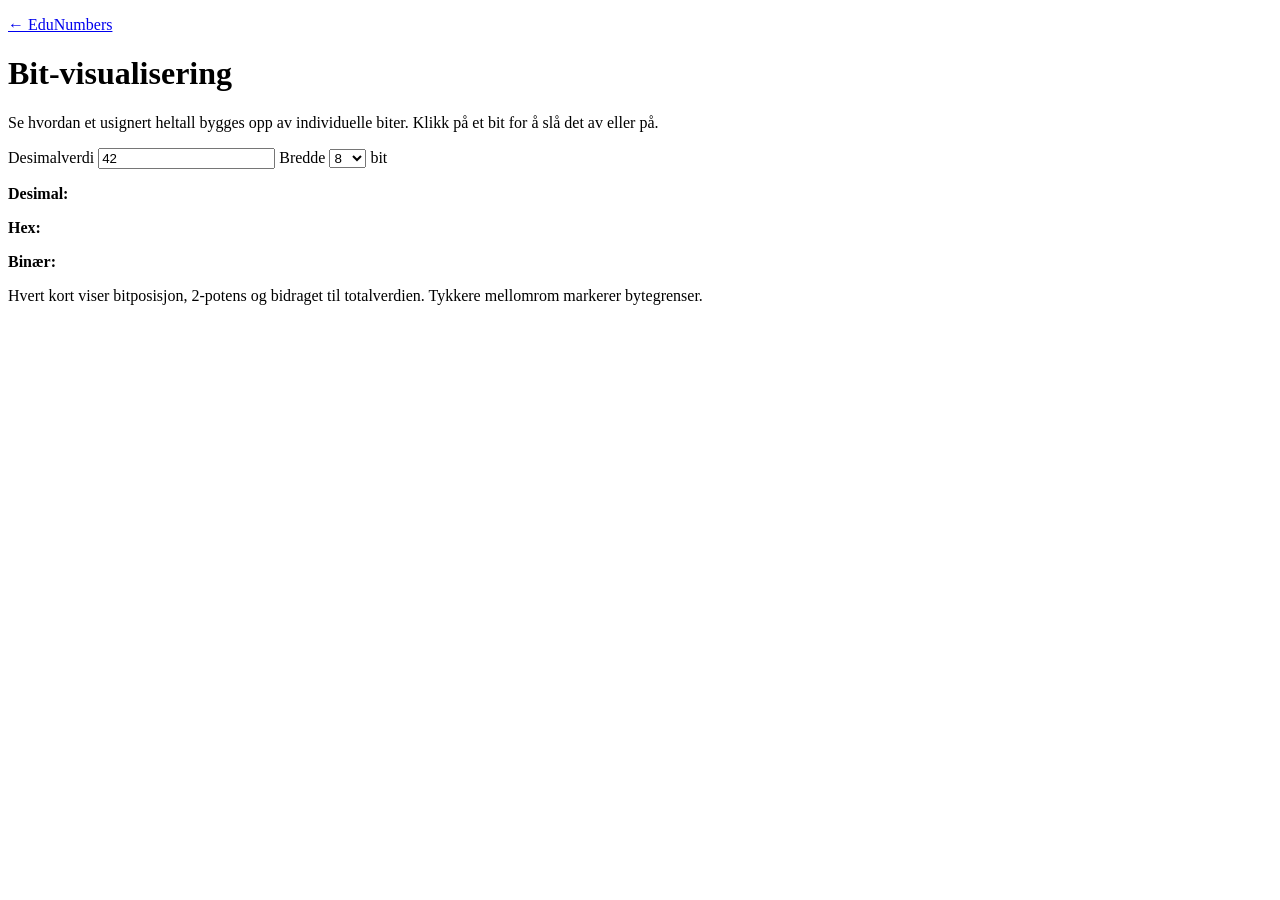
==== interactive/bit-visualizer/index.html @ 004d6974 "M18: add interactive bit visualizer" ====
<!doctype html>
<html lang="no">
<head>
<meta charset="utf-8"><meta name="viewport" content="width=device-width,initial-scale=1">
<title>EduNumbers – Bit-visualisering</title><link rel="stylesheet" href="style.css">
</head>
<body><main>
<p><a href="../../no/">← EduNumbers</a></p>
<h1>Bit-visualisering</h1>
<p>Se hvordan et usignert heltall bygges opp av individuelle biter. Klikk på et bit for å slå det av eller på.</p>
<section class="controls">
<label>Desimalverdi <input id="value" value="42" inputmode="numeric"></label>
<label>Bredde <select id="width"><option>8</option><option>16</option><option>32</option></select> bit</label>
<p id="error" role="alert" aria-live="polite"></p>
</section>
<section aria-label="Representasjoner" class="summary">
<p><strong>Desimal:</strong> <code id="decimal"></code></p>
<p><strong>Hex:</strong> <code id="hex"></code></p>
<p><strong>Binær:</strong> <code id="binary"></code></p>
</section>
<div id="bits" class="bits" aria-label="Bits"></div>
<p class="hint">Hvert kort viser bitposisjon, 2-potens og bidraget til totalverdien. Tykkere mellomrom markerer bytegrenser.</p>
</main><script src="bits.js"></script></body></html>
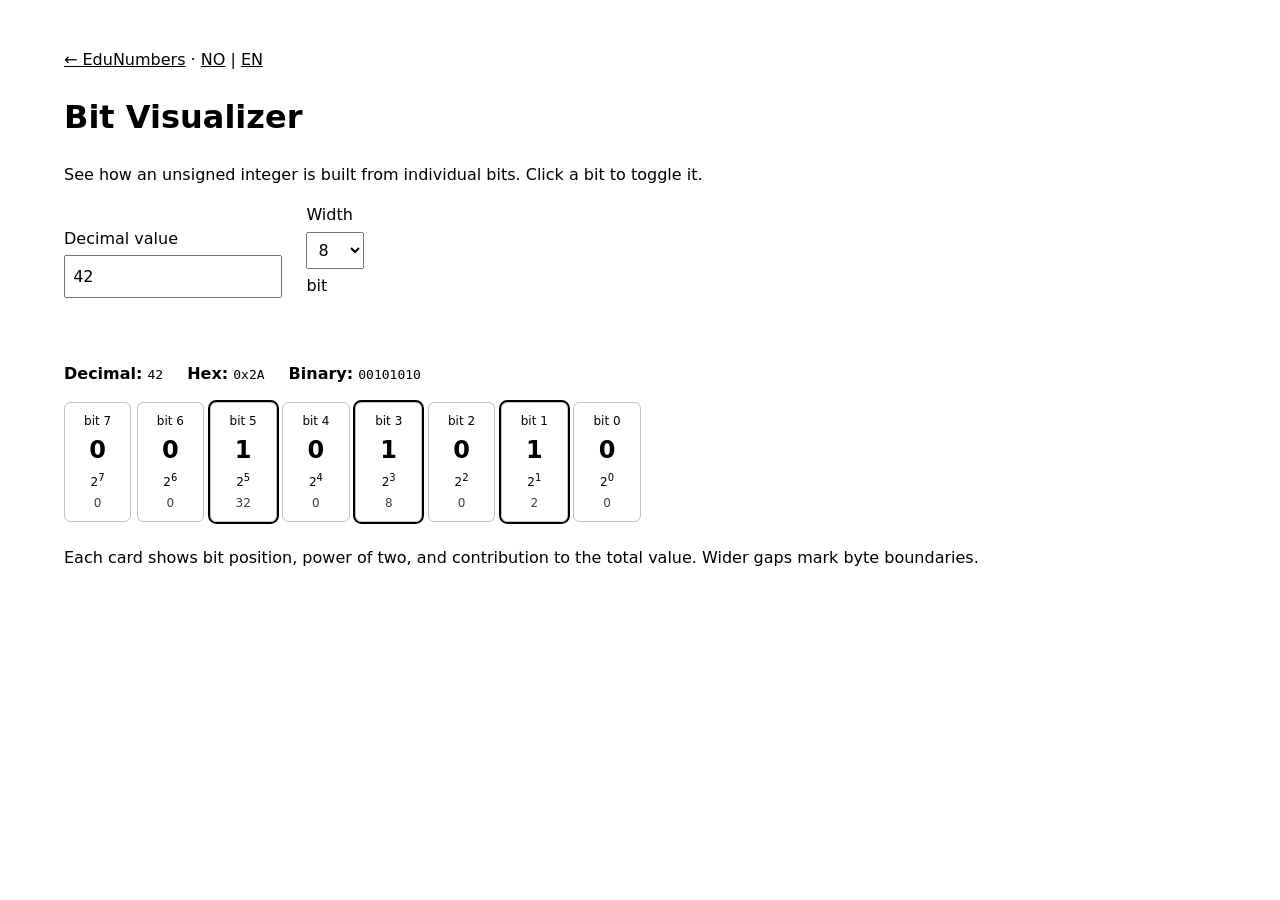
==== commit 3b1e474c: "M24: localize interactive UI" ====
--- a/interactive/bit-visualizer/index.html
+++ b/interactive/bit-visualizer/index.html
@@ -1,23 +1,6 @@
-<!doctype html>
-<html lang="no">
-<head>
-<meta charset="utf-8"><meta name="viewport" content="width=device-width,initial-scale=1">
-<title>EduNumbers – Bit-visualisering</title><link rel="stylesheet" href="style.css">
-</head>
-<body><main>
-<p><a href="../../no/">← EduNumbers</a></p>
-<h1>Bit-visualisering</h1>
-<p>Se hvordan et usignert heltall bygges opp av individuelle biter. Klikk på et bit for å slå det av eller på.</p>
-<section class="controls">
-<label>Desimalverdi <input id="value" value="42" inputmode="numeric"></label>
-<label>Bredde <select id="width"><option>8</option><option>16</option><option>32</option></select> bit</label>
-<p id="error" role="alert" aria-live="polite"></p>
-</section>
-<section aria-label="Representasjoner" class="summary">
-<p><strong>Desimal:</strong> <code id="decimal"></code></p>
-<p><strong>Hex:</strong> <code id="hex"></code></p>
-<p><strong>Binær:</strong> <code id="binary"></code></p>
-</section>
-<div id="bits" class="bits" aria-label="Bits"></div>
-<p class="hint">Hvert kort viser bitposisjon, 2-potens og bidraget til totalverdien. Tykkere mellomrom markerer bytegrenser.</p>
+<!doctype html><html><head><meta charset="utf-8"><meta name="viewport" content="width=device-width,initial-scale=1"><title>EduNumbers – Bit Visualizer</title><link rel="stylesheet" href="style.css"><script src="../i18n.js"></script></head><body><main>
+<nav><a data-href-no="../../no/" data-href-en="../../en/" data-no="← EduNumbers" data-en="← EduNumbers"></a> · <a data-lang="no">NO</a> | <a data-lang="en">EN</a></nav><h1 data-no="Bit-visualisering" data-en="Bit Visualizer"></h1><p data-no="Se hvordan et usignert heltall bygges opp av individuelle biter. Klikk på et bit for å slå det av eller på." data-en="See how an unsigned integer is built from individual bits. Click a bit to toggle it."></p>
+<section class="controls"><label><span data-no="Desimalverdi" data-en="Decimal value"></span> <input id="value" value="42" inputmode="numeric"></label><label><span data-no="Bredde" data-en="Width"></span> <select id="width"><option>8</option><option>16</option><option>32</option></select> bit</label><p id="error" role="alert" aria-live="polite"></p></section>
+<section class="summary"><p><strong data-no="Desimal:" data-en="Decimal:"></strong> <code id="decimal"></code></p><p><strong>Hex:</strong> <code id="hex"></code></p><p><strong data-no="Binær:" data-en="Binary:"></strong> <code id="binary"></code></p></section><div id="bits" class="bits"></div>
+<p class="hint" data-no="Hvert kort viser bitposisjon, 2-potens og bidraget til totalverdien. Tykkere mellomrom markerer bytegrenser." data-en="Each card shows bit position, power of two, and contribution to the total value. Wider gaps mark byte boundaries."></p>
 </main><script src="bits.js"></script></body></html>
--- a/interactive/bit-visualizer/style.css
+++ b/interactive/bit-visualizer/style.css
@@ -0,0 +1,6 @@
+:root{font-family:system-ui,sans-serif;line-height:1.5;color-scheme:light dark}body{margin:0}main{max-width:72rem;margin:3rem auto;padding:0 1.25rem}
+.controls{display:flex;gap:1.5rem;flex-wrap:wrap;align-items:end}.controls label{display:grid;gap:.3rem}input,select{font:inherit;padding:.45rem}
+#error{flex-basis:100%;min-height:1.5em;margin:0;font-weight:600}.summary{display:flex;gap:1.5rem;flex-wrap:wrap}code{overflow-wrap:anywhere}
+.bits{display:flex;flex-wrap:wrap;gap:.35rem;align-items:stretch}.bit{font:inherit;min-width:4.2rem;padding:.55rem .35rem;display:grid;gap:.15rem;text-align:center;border:1px solid #8888;border-radius:.4rem;background:transparent;cursor:pointer}
+.bit[aria-pressed="true"]{outline:2px solid currentColor}.bit strong{font-size:1.5rem}.bit span{font-size:.75rem}.byte-start{margin-left:1rem}.contrib{opacity:.75}.hint{margin-top:1.5rem}a{color:inherit}
+@media(max-width:600px){.byte-start{margin-left:.35rem}.bit{min-width:3.8rem}}
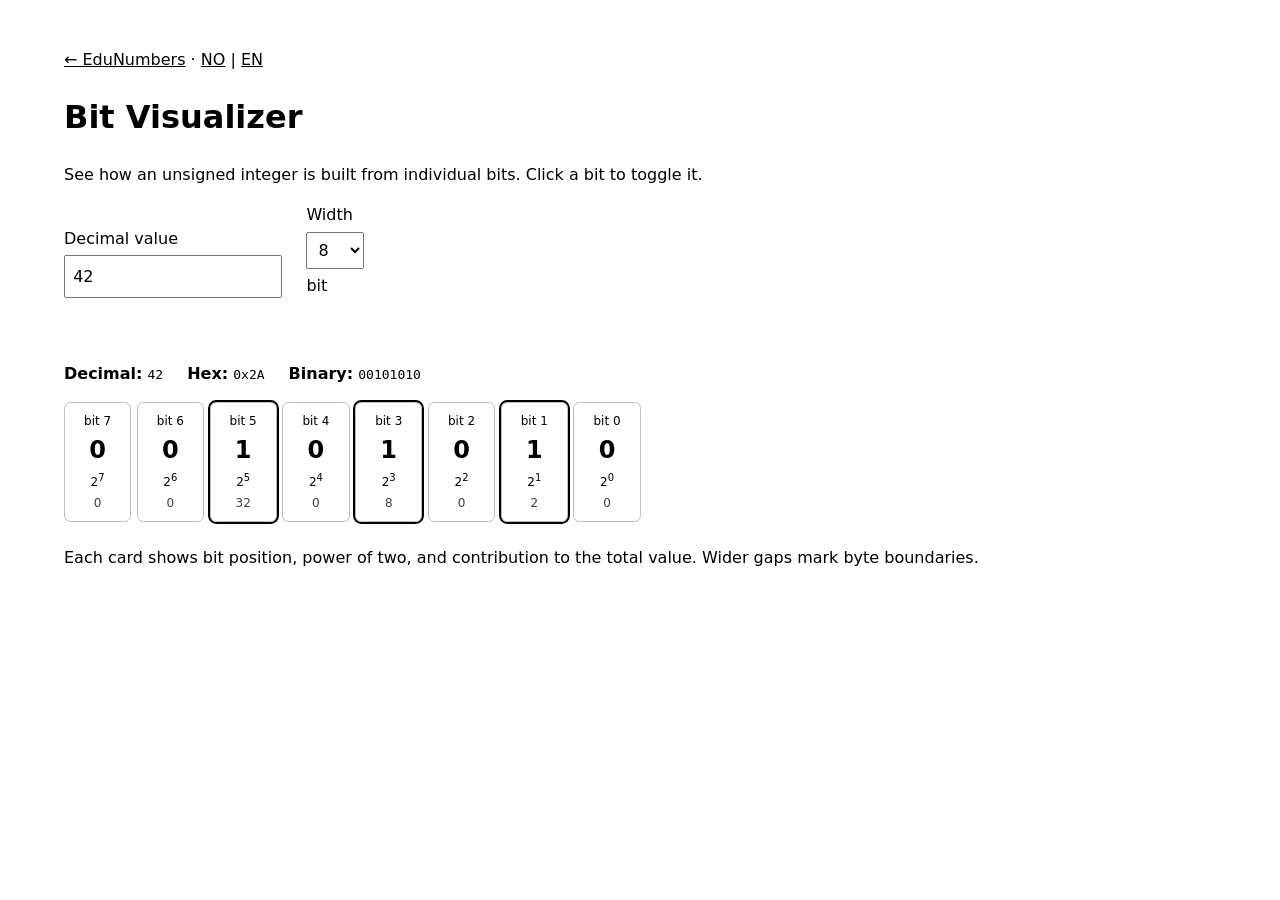
==== commit 97b54c5a: "Apply mechanical review fixes" ====
--- a/interactive/bit-visualizer/index.html
+++ b/interactive/bit-visualizer/index.html
@@ -1,5 +1,5 @@
 <!doctype html><html><head><meta charset="utf-8"><meta name="viewport" content="width=device-width,initial-scale=1"><title>EduNumbers – Bit Visualizer</title><link rel="stylesheet" href="style.css"><script src="../i18n.js"></script></head><body><main>
-<nav><a data-href-no="../../no/" data-href-en="../../en/" data-no="← EduNumbers" data-en="← EduNumbers"></a> · <a data-lang="no">NO</a> | <a data-lang="en">EN</a></nav><h1 data-no="Bit-visualisering" data-en="Bit Visualizer"></h1><p data-no="Se hvordan et usignert heltall bygges opp av individuelle biter. Klikk på et bit for å slå det av eller på." data-en="See how an unsigned integer is built from individual bits. Click a bit to toggle it."></p>
+<nav><a data-href-no="../../no/" data-href-en="../../en/" data-no="← EduNumbers" data-en="← EduNumbers"></a> · <a data-lang="no">NO</a> | <a data-lang="en">EN</a></nav><h1 data-no="Bit-visualisering" data-en="Bit Visualizer"></h1><p data-no="Se hvordan et unsigned heltall bygges opp av individuelle biter. Klikk på et bit for å slå det av eller på." data-en="See how an unsigned integer is built from individual bits. Click a bit to toggle it."></p>
 <section class="controls"><label><span data-no="Desimalverdi" data-en="Decimal value"></span> <input id="value" value="42" inputmode="numeric"></label><label><span data-no="Bredde" data-en="Width"></span> <select id="width"><option>8</option><option>16</option><option>32</option></select> bit</label><p id="error" role="alert" aria-live="polite"></p></section>
 <section class="summary"><p><strong data-no="Desimal:" data-en="Decimal:"></strong> <code id="decimal"></code></p><p><strong>Hex:</strong> <code id="hex"></code></p><p><strong data-no="Binær:" data-en="Binary:"></strong> <code id="binary"></code></p></section><div id="bits" class="bits"></div>
 <p class="hint" data-no="Hvert kort viser bitposisjon, 2-potens og bidraget til totalverdien. Tykkere mellomrom markerer bytegrenser." data-en="Each card shows bit position, power of two, and contribution to the total value. Wider gaps mark byte boundaries."></p>
